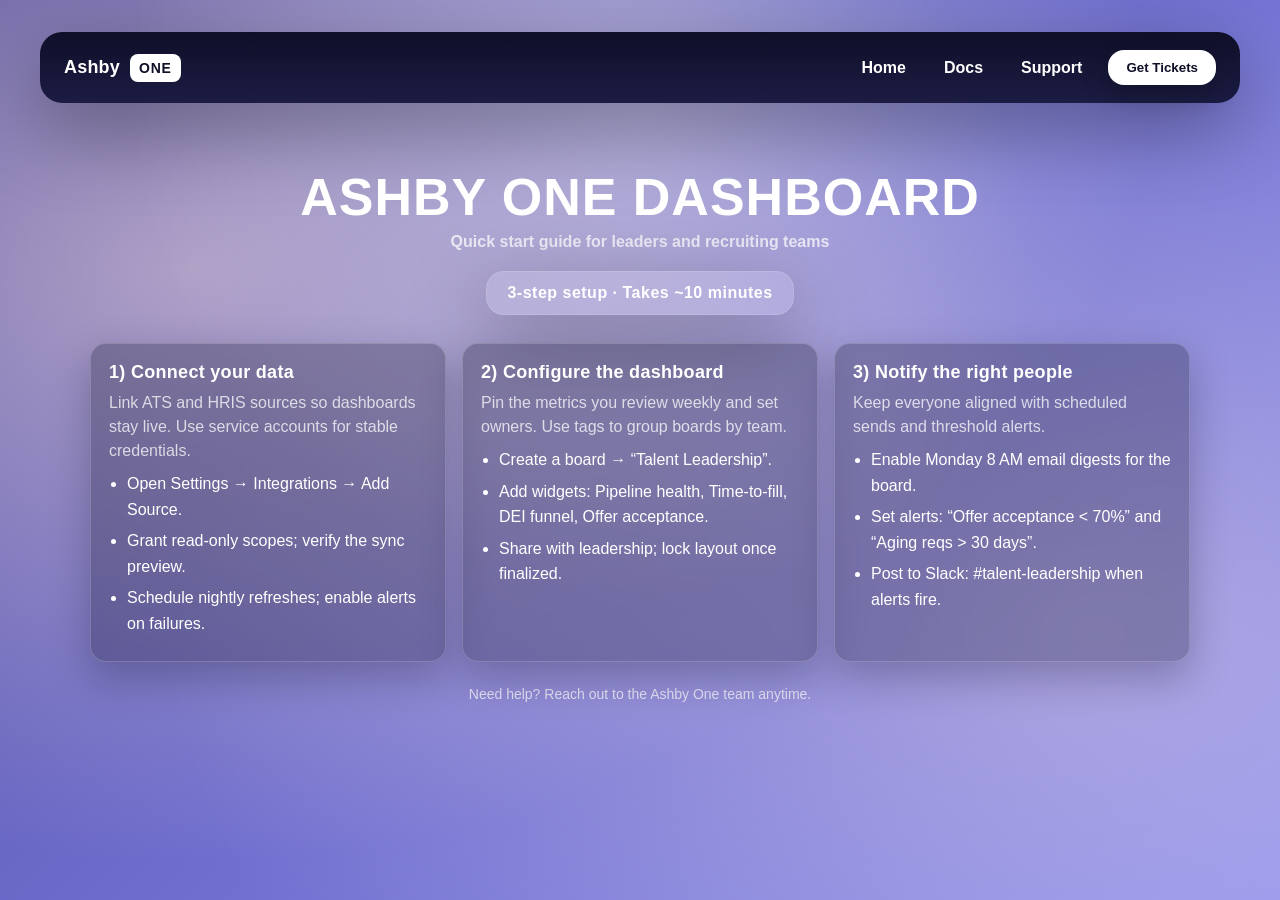
==== html.html @ 8d3dc2a5 "Initial commit" ====
<!DOCTYPE html>
<html lang="en">
<head>
  <meta charset="UTF-8">
  <meta name="viewport" content="width=device-width, initial-scale=1.0">
  <title>Ashby One Dashboard Guide</title>
  <style>
    :root {
      --bg-gradient: radial-gradient(100% 140% at 50% 10%, rgba(255,255,255,0.35) 0%, rgba(255,255,255,0) 40%), radial-gradient(120% 120% at 15% 30%, rgba(255,228,217,0.5) 0%, rgba(255,228,217,0) 55%), radial-gradient(120% 120% at 85% 70%, rgba(255,228,217,0.35) 0%, rgba(255,228,217,0) 60%), linear-gradient(135deg, #4f4c9f 0%, #6f6fcf 50%, #8b8ff1 100%);
      --nav-bg: linear-gradient(180deg, #0f0f28 0%, #1c1c44 100%);
      --pill-bg: #0f0f28;
      --accent: #ffffff;
      --text-muted: rgba(255,255,255,0.75);
      --card-bg: rgba(15, 15, 40, 0.28);
      --card-border: rgba(255,255,255,0.18);
      --shadow: 0 25px 80px rgba(0, 0, 0, 0.35);
      font-family: "Montserrat", "Avenir Next", "Segoe UI", sans-serif;
    }

    * { box-sizing: border-box; }

    body {
      margin: 0;
      min-height: 100vh;
      background: var(--bg-gradient);
      color: var(--accent);
      display: flex;
      flex-direction: column;
      align-items: center;
      text-align: center;
      padding: 32px 18px 64px;
    }

    header {
      width: min(1200px, 100%);
      background: var(--nav-bg);
      color: var(--accent);
      border-radius: 22px;
      padding: 18px 24px;
      display: flex;
      align-items: center;
      justify-content: space-between;
      box-shadow: var(--shadow);
    }

    .brand {
      display: flex;
      align-items: center;
      gap: 10px;
      font-weight: 700;
      letter-spacing: 0.2px;
    }

    .brand span:first-child {
      font-size: 18px;
    }

    .brand span:last-child {
      background: #ffffff;
      color: #0f0f28;
      padding: 6px 9px;
      border-radius: 8px;
      font-size: 14px;
      letter-spacing: 0.8px;
    }

    nav {
      display: flex;
      align-items: center;
      gap: 14px;
    }

    nav a {
      color: var(--accent);
      text-decoration: none;
      font-weight: 600;
      padding: 8px 12px;
      border-radius: 12px;
      transition: all 0.2s ease;
    }

    nav a:hover {
      background: rgba(255,255,255,0.12);
    }

    .cta {
      background: #ffffff;
      color: #0f0f28;
      border: none;
      border-radius: 16px;
      padding: 10px 18px;
      font-weight: 700;
      cursor: pointer;
      transition: transform 0.18s ease, box-shadow 0.18s ease;
      box-shadow: 0 12px 24px rgba(0,0,0,0.25);
    }

    .cta:hover {
      transform: translateY(-1px);
      box-shadow: 0 18px 30px rgba(0,0,0,0.3);
    }

    main {
      width: min(1100px, 100%);
      margin-top: 64px;
      display: grid;
      gap: 28px;
      justify-items: center;
    }

    h1 {
      margin: 0;
      font-size: clamp(34px, 5vw, 52px);
      font-weight: 800;
      letter-spacing: 1px;
      text-transform: uppercase;
    }

    .subtitle {
      margin: 6px 0 20px;
      color: var(--text-muted);
      font-weight: 600;
    }

    .pill {
      display: inline-flex;
      align-items: center;
      padding: 12px 20px;
      border-radius: 18px;
      background: rgba(255,255,255,0.12);
      backdrop-filter: blur(8px);
      border: 1px solid rgba(255,255,255,0.12);
      font-weight: 700;
      letter-spacing: 0.5px;
      box-shadow: var(--shadow);
    }

    .cards {
      width: 100%;
      display: grid;
      grid-template-columns: repeat(auto-fit, minmax(260px, 1fr));
      gap: 16px;
    }

    .card {
      background: var(--card-bg);
      border: 1px solid var(--card-border);
      border-radius: 16px;
      padding: 18px;
      text-align: left;
      color: var(--accent);
      box-shadow: 0 16px 40px rgba(15, 15, 40, 0.28);
      backdrop-filter: blur(6px);
    }

    .card h3 {
      margin: 0 0 8px;
      font-size: 18px;
      letter-spacing: 0.3px;
    }

    .card p {
      margin: 0;
      color: var(--text-muted);
      line-height: 1.5;
      font-weight: 500;
    }

    .steps {
      margin: 8px 0 0;
      padding-left: 18px;
      color: var(--accent);
      line-height: 1.6;
    }

    .steps li { margin-bottom: 6px; }

    footer {
      margin-top: 24px;
      color: var(--text-muted);
      font-size: 14px;
    }

    @media (max-width: 640px) {
      header {
        flex-direction: column;
        align-items: flex-start;
        gap: 12px;
      }
      nav { width: 100%; justify-content: space-between; }
      .cards { grid-template-columns: 1fr; }
      body { padding: 20px 16px 48px; }
    }
  </style>
</head>
<body>
  <header>
    <div class="brand">
      <span>Ashby</span>
      <span>ONE</span>
    </div>
    <nav>
      <a href="#">Home</a>
      <a href="#">Docs</a>
      <a href="#">Support</a>
      <button class="cta">Get Tickets</button>
    </nav>
  </header>

  <main>
    <div>
      <h1>Ashby One Dashboard</h1>
      <p class="subtitle">Quick start guide for leaders and recruiting teams</p>
      <span class="pill">3‑step setup · Takes ~10 minutes</span>
    </div>

    <div class="cards">
      <section class="card">
        <h3>1) Connect your data</h3>
        <p>Link ATS and HRIS sources so dashboards stay live. Use service accounts for stable credentials.</p>
        <ul class="steps">
          <li>Open Settings → Integrations → Add Source.</li>
          <li>Grant read-only scopes; verify the sync preview.</li>
          <li>Schedule nightly refreshes; enable alerts on failures.</li>
        </ul>
      </section>

      <section class="card">
        <h3>2) Configure the dashboard</h3>
        <p>Pin the metrics you review weekly and set owners. Use tags to group boards by team.</p>
        <ul class="steps">
          <li>Create a board → “Talent Leadership”.</li>
          <li>Add widgets: Pipeline health, Time-to-fill, DEI funnel, Offer acceptance.</li>
          <li>Share with leadership; lock layout once finalized.</li>
        </ul>
      </section>

      <section class="card">
        <h3>3) Notify the right people</h3>
        <p>Keep everyone aligned with scheduled sends and threshold alerts.</p>
        <ul class="steps">
          <li>Enable Monday 8 AM email digests for the board.</li>
          <li>Set alerts: “Offer acceptance &lt; 70%” and “Aging reqs &gt; 30 days”.</li>
          <li>Post to Slack: #talent-leadership when alerts fire.</li>
        </ul>
      </section>
    </div>
  </main>

  <footer>Need help? Reach out to the Ashby One team anytime.</footer>
</body>
</html>
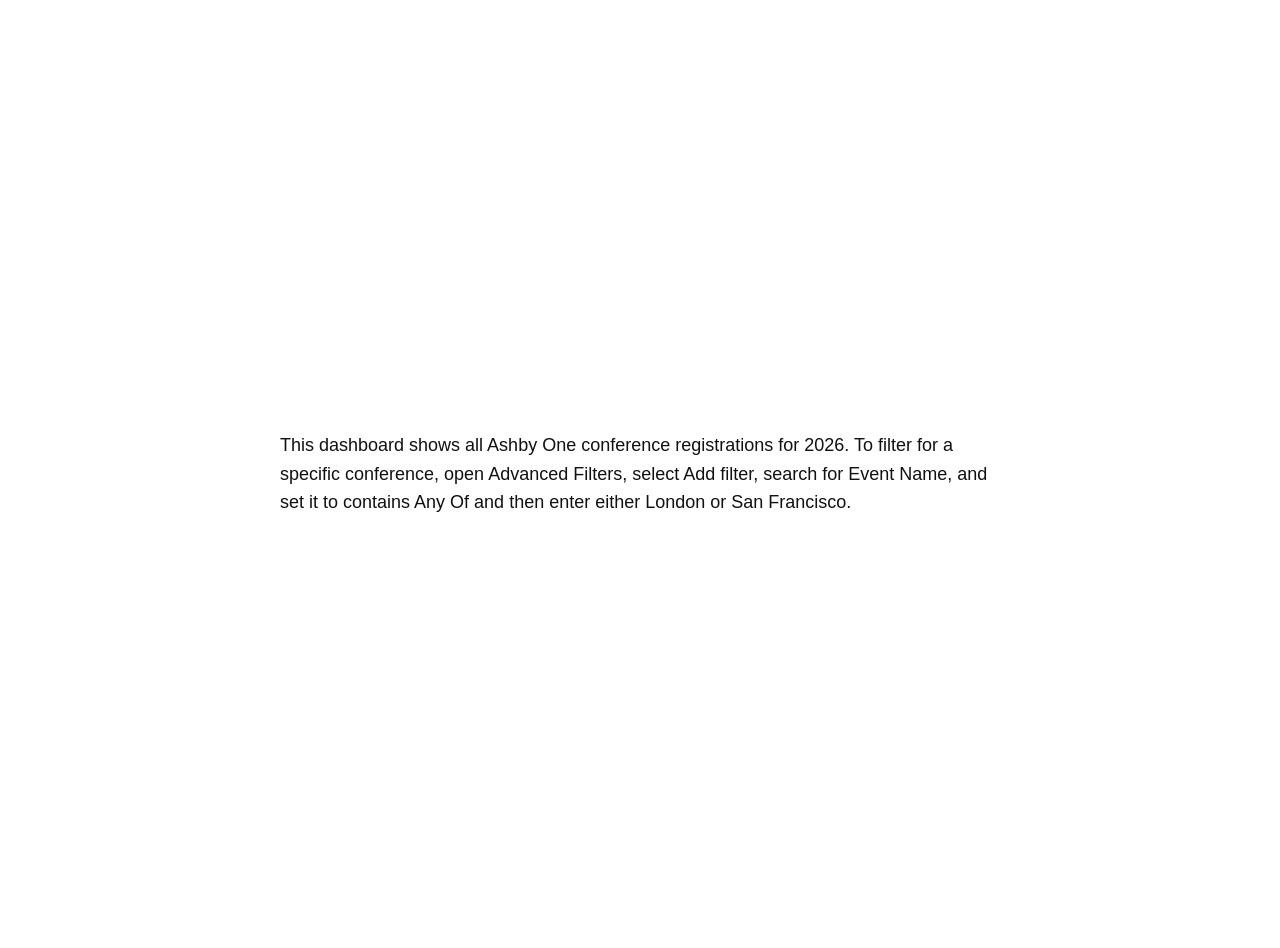
==== commit f525199a: "Updated" ====
--- a/html.html
+++ b/html.html
@@ -5,248 +5,28 @@
   <meta name="viewport" content="width=device-width, initial-scale=1.0">
   <title>Ashby One Dashboard Guide</title>
   <style>
-    :root {
-      --bg-gradient: radial-gradient(100% 140% at 50% 10%, rgba(255,255,255,0.35) 0%, rgba(255,255,255,0) 40%), radial-gradient(120% 120% at 15% 30%, rgba(255,228,217,0.5) 0%, rgba(255,228,217,0) 55%), radial-gradient(120% 120% at 85% 70%, rgba(255,228,217,0.35) 0%, rgba(255,228,217,0) 60%), linear-gradient(135deg, #4f4c9f 0%, #6f6fcf 50%, #8b8ff1 100%);
-      --nav-bg: linear-gradient(180deg, #0f0f28 0%, #1c1c44 100%);
-      --pill-bg: #0f0f28;
-      --accent: #ffffff;
-      --text-muted: rgba(255,255,255,0.75);
-      --card-bg: rgba(15, 15, 40, 0.28);
-      --card-border: rgba(255,255,255,0.18);
-      --shadow: 0 25px 80px rgba(0, 0, 0, 0.35);
-      font-family: "Montserrat", "Avenir Next", "Segoe UI", sans-serif;
-    }
-
-    * { box-sizing: border-box; }
-
     body {
       margin: 0;
       min-height: 100vh;
-      background: var(--bg-gradient);
-      color: var(--accent);
-      display: flex;
-      flex-direction: column;
-      align-items: center;
-      text-align: center;
-      padding: 32px 18px 64px;
-    }
-
-    header {
-      width: min(1200px, 100%);
-      background: var(--nav-bg);
-      color: var(--accent);
-      border-radius: 22px;
-      padding: 18px 24px;
+      background: #ffffff;
+      color: #111111;
       display: flex;
       align-items: center;
-      justify-content: space-between;
-      box-shadow: var(--shadow);
+      justify-content: center;
+      font-family: "Helvetica Neue", Arial, sans-serif;
+      padding: 24px;
     }
-
-    .brand {
-      display: flex;
-      align-items: center;
-      gap: 10px;
-      font-weight: 700;
-      letter-spacing: 0.2px;
-    }
-
-    .brand span:first-child {
+    p {
+      max-width: 720px;
       font-size: 18px;
-    }
-
-    .brand span:last-child {
-      background: #ffffff;
-      color: #0f0f28;
-      padding: 6px 9px;
-      border-radius: 8px;
-      font-size: 14px;
-      letter-spacing: 0.8px;
-    }
-
-    nav {
-      display: flex;
-      align-items: center;
-      gap: 14px;
-    }
-
-    nav a {
-      color: var(--accent);
-      text-decoration: none;
-      font-weight: 600;
-      padding: 8px 12px;
-      border-radius: 12px;
-      transition: all 0.2s ease;
-    }
-
-    nav a:hover {
-      background: rgba(255,255,255,0.12);
-    }
-
-    .cta {
-      background: #ffffff;
-      color: #0f0f28;
-      border: none;
-      border-radius: 16px;
-      padding: 10px 18px;
-      font-weight: 700;
-      cursor: pointer;
-      transition: transform 0.18s ease, box-shadow 0.18s ease;
-      box-shadow: 0 12px 24px rgba(0,0,0,0.25);
-    }
-
-    .cta:hover {
-      transform: translateY(-1px);
-      box-shadow: 0 18px 30px rgba(0,0,0,0.3);
-    }
-
-    main {
-      width: min(1100px, 100%);
-      margin-top: 64px;
-      display: grid;
-      gap: 28px;
-      justify-items: center;
-    }
-
-    h1 {
+      line-height: 1.6;
       margin: 0;
-      font-size: clamp(34px, 5vw, 52px);
-      font-weight: 800;
-      letter-spacing: 1px;
-      text-transform: uppercase;
-    }
-
-    .subtitle {
-      margin: 6px 0 20px;
-      color: var(--text-muted);
-      font-weight: 600;
-    }
-
-    .pill {
-      display: inline-flex;
-      align-items: center;
-      padding: 12px 20px;
-      border-radius: 18px;
-      background: rgba(255,255,255,0.12);
-      backdrop-filter: blur(8px);
-      border: 1px solid rgba(255,255,255,0.12);
-      font-weight: 700;
-      letter-spacing: 0.5px;
-      box-shadow: var(--shadow);
-    }
-
-    .cards {
-      width: 100%;
-      display: grid;
-      grid-template-columns: repeat(auto-fit, minmax(260px, 1fr));
-      gap: 16px;
-    }
-
-    .card {
-      background: var(--card-bg);
-      border: 1px solid var(--card-border);
-      border-radius: 16px;
-      padding: 18px;
-      text-align: left;
-      color: var(--accent);
-      box-shadow: 0 16px 40px rgba(15, 15, 40, 0.28);
-      backdrop-filter: blur(6px);
-    }
-
-    .card h3 {
-      margin: 0 0 8px;
-      font-size: 18px;
-      letter-spacing: 0.3px;
-    }
-
-    .card p {
-      margin: 0;
-      color: var(--text-muted);
-      line-height: 1.5;
-      font-weight: 500;
-    }
-
-    .steps {
-      margin: 8px 0 0;
-      padding-left: 18px;
-      color: var(--accent);
-      line-height: 1.6;
-    }
-
-    .steps li { margin-bottom: 6px; }
-
-    footer {
-      margin-top: 24px;
-      color: var(--text-muted);
-      font-size: 14px;
-    }
-
-    @media (max-width: 640px) {
-      header {
-        flex-direction: column;
-        align-items: flex-start;
-        gap: 12px;
-      }
-      nav { width: 100%; justify-content: space-between; }
-      .cards { grid-template-columns: 1fr; }
-      body { padding: 20px 16px 48px; }
     }
   </style>
 </head>
 <body>
-  <header>
-    <div class="brand">
-      <span>Ashby</span>
-      <span>ONE</span>
-    </div>
-    <nav>
-      <a href="#">Home</a>
-      <a href="#">Docs</a>
-      <a href="#">Support</a>
-      <button class="cta">Get Tickets</button>
-    </nav>
-  </header>
-
-  <main>
-    <div>
-      <h1>Ashby One Dashboard</h1>
-      <p class="subtitle">Quick start guide for leaders and recruiting teams</p>
-      <span class="pill">3‑step setup · Takes ~10 minutes</span>
-    </div>
-
-    <div class="cards">
-      <section class="card">
-        <h3>1) Connect your data</h3>
-        <p>Link ATS and HRIS sources so dashboards stay live. Use service accounts for stable credentials.</p>
-        <ul class="steps">
-          <li>Open Settings → Integrations → Add Source.</li>
-          <li>Grant read-only scopes; verify the sync preview.</li>
-          <li>Schedule nightly refreshes; enable alerts on failures.</li>
-        </ul>
-      </section>
-
-      <section class="card">
-        <h3>2) Configure the dashboard</h3>
-        <p>Pin the metrics you review weekly and set owners. Use tags to group boards by team.</p>
-        <ul class="steps">
-          <li>Create a board → “Talent Leadership”.</li>
-          <li>Add widgets: Pipeline health, Time-to-fill, DEI funnel, Offer acceptance.</li>
-          <li>Share with leadership; lock layout once finalized.</li>
-        </ul>
-      </section>
-
-      <section class="card">
-        <h3>3) Notify the right people</h3>
-        <p>Keep everyone aligned with scheduled sends and threshold alerts.</p>
-        <ul class="steps">
-          <li>Enable Monday 8 AM email digests for the board.</li>
-          <li>Set alerts: “Offer acceptance &lt; 70%” and “Aging reqs &gt; 30 days”.</li>
-          <li>Post to Slack: #talent-leadership when alerts fire.</li>
-        </ul>
-      </section>
-    </div>
-  </main>
-
-  <footer>Need help? Reach out to the Ashby One team anytime.</footer>
+  <p>
+    This dashboard shows all Ashby One conference registrations for 2026. To filter for a specific conference, open Advanced Filters, select Add filter, search for Event Name, and set it to contains Any Of and then enter either London or San Francisco.
+  </p>
 </body>
 </html>
